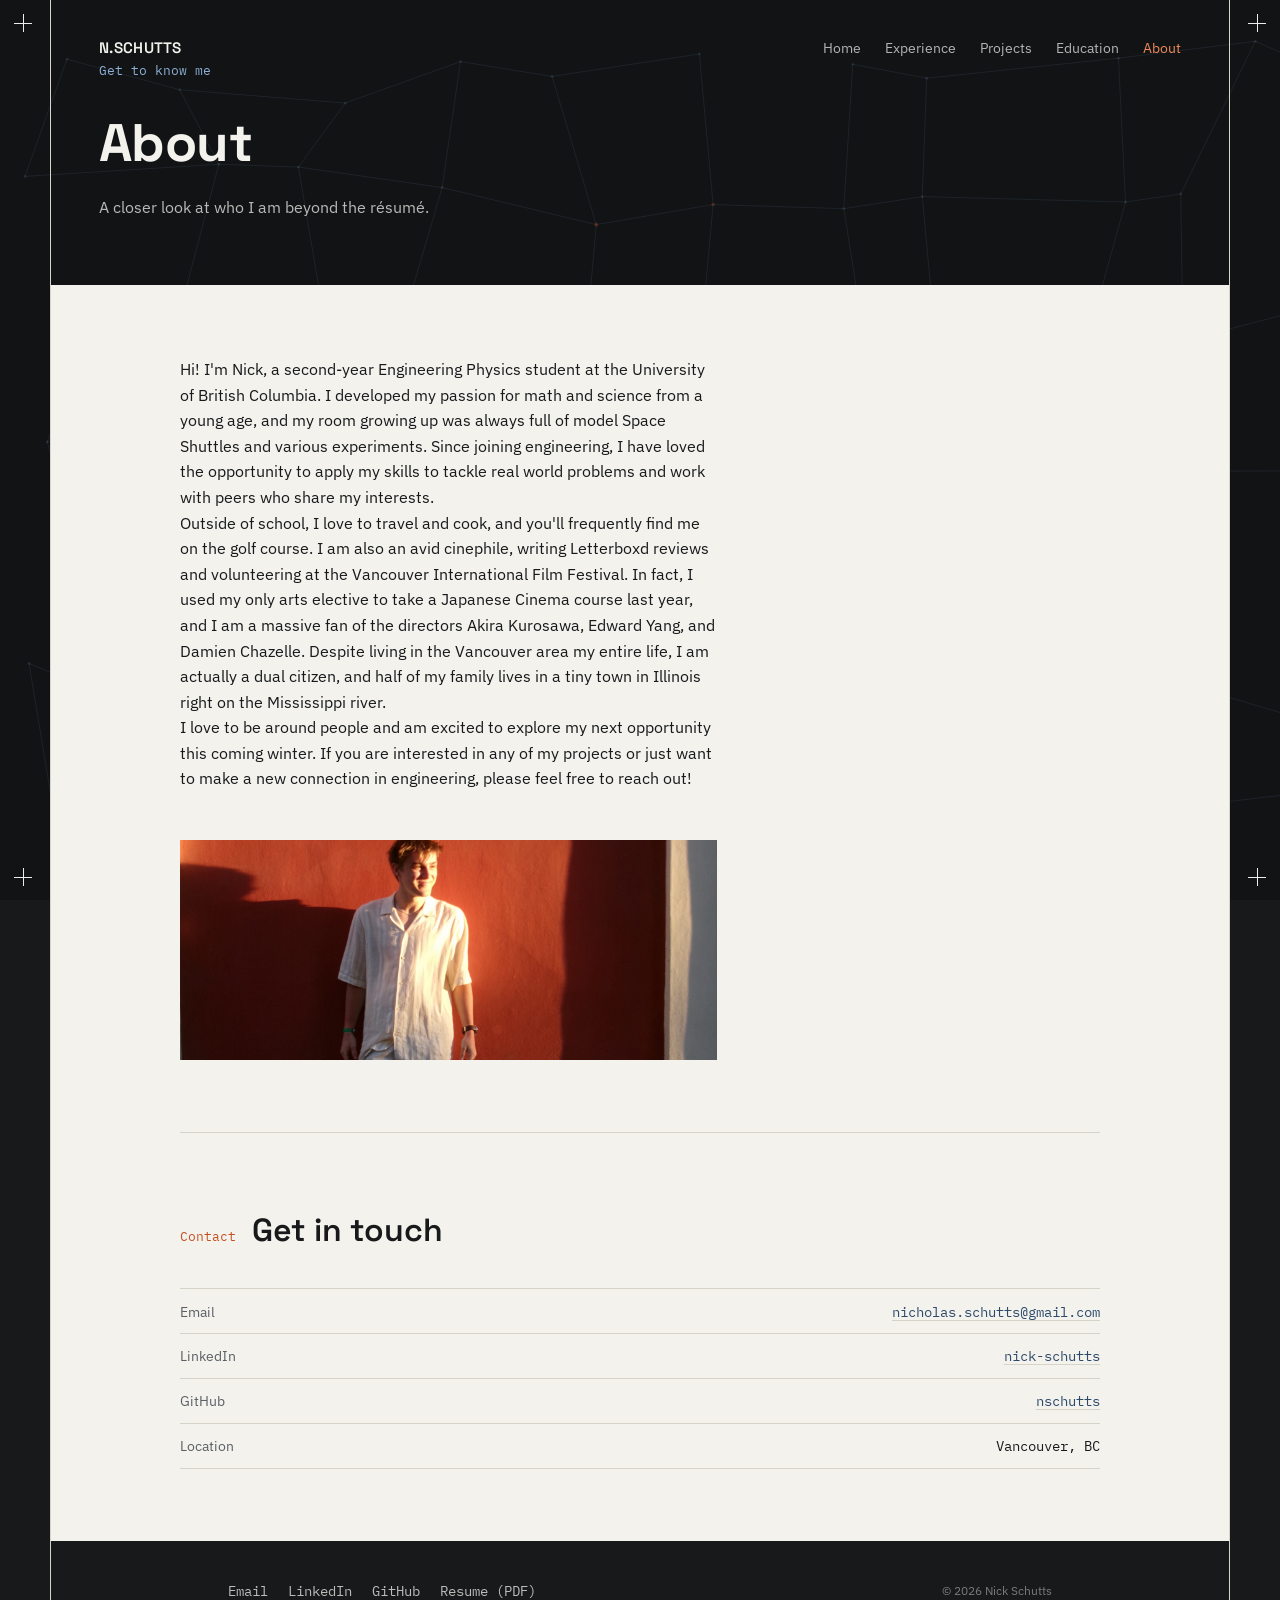
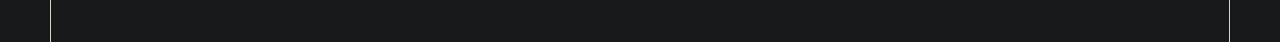
==== about.html @ f0b10362 "Replace placeholder with image in about.html" ====
<!DOCTYPE html>
<html lang="en">
<head>
<meta charset="UTF-8">
<meta name="viewport" content="width=device-width, initial-scale=1.0">
<title>About — Nick Schutts</title>
<link rel="preconnect" href="https://fonts.googleapis.com">
<link rel="preconnect" href="https://fonts.gstatic.com" crossorigin>
<link href="https://fonts.googleapis.com/css2?family=Space+Grotesk:wght@400;500;600;700&family=IBM+Plex+Sans:wght@400;500;600&family=IBM+Plex+Mono:wght@400;500&display=swap" rel="stylesheet">
<link rel="stylesheet" href="style.css?v=3">
</head>
<body>

<span class="tick tl"></span>
<span class="tick tr"></span>
<span class="tick bl"></span>
<span class="tick br"></span>

<div class="sheet">

  <header class="site-header">
    <nav class="topnav">
      <a href="index.html" class="logo">N.SCHUTTS</a>
      <div class="navlinks">
        <a href="index.html">Home</a>
        <a href="experience.html">Experience</a>
        <a href="projects.html">Projects</a>
        <a href="education.html">Education</a>
        <a href="about.html" class="active">About</a>
      </div>
    </nav>
    <div class="page-header">
      <p class="eyebrow">Get to know me</p>
      <h1>About</h1>
      <p class="lede">A closer look at who I am beyond the résumé.</p>
    </div>
  </header>

  <main>
    <section class="section" style="border-top:none;">
      <div class="about-grid">
        Hi! I'm Nick, a second-year Engineering Physics student at the University of British Columbia.
        I developed my passion for math and science from a young age, and my room growing up was always 
        full of model Space Shuttles and various experiments. Since joining engineering, I have loved 
        the opportunity to apply my skills to tackle real world problems and work with peers who share 
        my interests. <br>
        Outside of school, I love to travel and cook, and you'll frequently find me on the golf
        course. I am also an avid cinephile, writing Letterboxd reviews and volunteering at the Vancouver 
        International Film Festival. In fact, I used my only arts elective to take a Japanese Cinema course last year,
        and I am a massive fan of the directors Akira Kurosawa, Edward Yang, and Damien Chazelle.
        Despite living in the Vancouver area my entire life, I am actually a dual citizen, and half of
        my family lives in a tiny town in Illinois right on the Mississippi river. <br>
        I love to be around people and am excited to explore my next opportunity this coming winter. 
        If you are interested in any of my projects or just want to make a new connection in engineering,
        please feel free to reach out!
       
        <p class="about-copy">
          
        </p>
        <img class="thumb" src="assets/img/mexico-pfp.jpg" alt="Nick Schutts" style="width:100%; height:220px; object-fit:cover;">
      </div>
    </section>

    <section class="section">
      <div class="section-head">
        <span class="section-index">Contact</span>
        <h2>Get in touch</h2>
      </div>
      <dl class="spec-sheet">
        <div><dt>Email</dt><dd><a href="mailto:nicholas.schutts@gmail.com">nicholas.schutts@gmail.com</a></dd></div>
        <div><dt>LinkedIn</dt><dd><a href="https://www.linkedin.com/in/nick-schutts-b05521326/" target="_blank" rel="noopener">nick-schutts</a></dd></div>
        <div><dt>GitHub</dt><dd><a href="https://github.com/nschutts" target="_blank" rel="noopener">nschutts</a></dd></div>
        <div><dt>Location</dt><dd>Vancouver, BC</dd></div>
      </dl>
    </section>
  </main>

  <footer class="site-footer">
    <div class="footer-inner">
      <div class="footer-links">
        <a href="mailto:nicholas.schutts@gmail.com">Email</a>
        <a href="https://www.linkedin.com/in/nick-schutts-b05521326/" target="_blank" rel="noopener">LinkedIn</a>
        <a href="https://github.com/nschutts" target="_blank" rel="noopener">GitHub</a>
        <a href="Nick_Schutts_Resume.pdf" target="_blank" rel="noopener">Resume (PDF)</a>
      </div>
      <p class="footnote">&copy; <span class="js-year"></span> Nick Schutts</p>
    </div>
  </footer>
</div>

<script src="script.js?v=2"></script>
</body>
</html>
---- style.css ----
/* ---------- Tokens ---------- */
:root{
  --paper: #F3F2ED;
  --ink: #17191B;
  --muted: #5B6066;
  --line: #D6D3C9;
  --blue: #2E4A6B;
  --blue-light: #8FB0D6;
  --rust: #C4501F;
  --rust-light: #F0895A;
  --max-w: 920px;
  --gap: clamp(1.5rem, 4vw, 3rem);
}

*{ box-sizing: border-box; }
html{ scroll-behavior: smooth; }

body{
  margin: 0;
  background: var(--ink);
  color: var(--ink);
  font-family: "IBM Plex Sans", -apple-system, sans-serif;
  font-size: 16px;
  line-height: 1.6;
  -webkit-font-smoothing: antialiased;
}

@media (prefers-reduced-motion: reduce){
  html{ scroll-behavior: auto; }
  *{ animation-duration: 0.001ms !important; animation-iteration-count: 1 !important; transition-duration: 0.001ms !important; }
}

a{ color: var(--blue); text-decoration-color: var(--line); text-underline-offset: 3px; }
a:hover{ color: var(--rust); }
a:focus-visible, button:focus-visible{ outline: 2px solid var(--rust); outline-offset: 3px; }

.mono{ font-family: "IBM Plex Mono", monospace; }

/* ---------- Animated background ---------- */
#bp-canvas{
  position: fixed;
  inset: 0;
  width: 100vw;
  height: 100vh;
  z-index: -1;
  display: block;
}

/* ---------- Registration marks (fixed to viewport) ---------- */
.tick{
  position: fixed;
  width: 18px;
  height: 18px;
  z-index: 50;
  mix-blend-mode: difference;
  pointer-events: none;
}
.tick::before, .tick::after{ content: ""; position: absolute; background: #fff; }
.tick::before{ width: 100%; height: 1px; top: 50%; }
.tick::after{ height: 100%; width: 1px; left: 50%; }
.tick.tl{ top: 14px; left: 14px; }
.tick.tr{ top: 14px; right: 14px; }
.tick.bl{ bottom: 14px; left: 14px; }
.tick.br{ bottom: 14px; right: 14px; }

/* ---------- Sheet frame ---------- */
.sheet{
  position: relative;
  max-width: 1180px;
  margin: 0 auto;
  border-left: 1px solid var(--line);
  border-right: 1px solid var(--line);
}

/* ---------- Dark header (shared: hero + page-header) ---------- */
.site-header{ color: var(--paper); }

.topnav{
  display: flex;
  justify-content: space-between;
  align-items: center;
  padding: 2.25rem var(--gap) 0;
  flex-wrap: wrap;
  gap: 1rem;
}
.logo{
  font-family: "Space Grotesk", sans-serif;
  font-weight: 600;
  letter-spacing: 0.02em;
  font-size: 0.95rem;
  color: var(--paper);
  text-decoration: none;
}
.navlinks{ display: flex; gap: clamp(0.9rem, 2.5vw, 1.5rem); flex-wrap: wrap; }
.navlinks a{
  font-size: 0.88rem;
  color: rgba(243,242,237,0.72);
  text-decoration: none;
}
.navlinks a:hover, .navlinks a.active{ color: var(--rust-light); }
.navlinks a.resume-link{ border: 1px solid rgba(243,242,237,0.4); padding: 0.3rem 0.6rem; color: var(--paper); }
.navlinks a.resume-link:hover{ border-color: var(--rust-light); color: var(--rust-light); }

/* Home hero */
.hero{ padding-bottom: clamp(2rem, 6vw, 4rem); }

.hero-grid{
  padding: clamp(2.5rem, 8vw, 5rem) var(--gap) 0;
}
.hero-name-row{
  display: flex;
  align-items: center;
  justify-content: space-between;
  flex-wrap: wrap;
  gap: clamp(1rem, 4vw, 2.5rem);
  margin-bottom: 1.5rem;
}
.hero-art{ flex: 1 1 460px; max-width: 640px; min-width: 320px; }

.eyebrow{
  font-family: "IBM Plex Mono", monospace;
  font-size: 0.82rem;
  color: var(--blue-light);
  margin: 0 0 0.75rem;
}

.hero-copy h1{
  font-family: "Space Grotesk", sans-serif;
  font-weight: 700;
  font-size: clamp(3rem, 8vw, 5.5rem);
  line-height: 0.98;
  letter-spacing: -0.02em;
  margin: 0;
  color: var(--paper);
}

.hero-sub{
  max-width: 46ch;
  color: rgba(243,242,237,0.75);
  font-size: 1.05rem;
  margin: 0 0 1.75rem;
}

.hero-meta{
  display: flex;
  flex-wrap: wrap;
  gap: 0.4rem 1.25rem;
  font-family: "IBM Plex Mono", monospace;
  font-size: 0.85rem;
  margin-bottom: 1.5rem;
}
.hero-meta a{ color: var(--paper); text-decoration: none; border-bottom: 1px solid rgba(243,242,237,0.35); }
.hero-meta a:hover{ color: var(--rust-light); border-color: var(--rust-light); }
.hero-meta span{ color: rgba(243,242,237,0.55); }

.hero-art svg{ width: 100%; height: auto; overflow: visible; }
.hero-art .draw{
  fill: none; stroke: var(--blue-light); stroke-width: 1.6;
  stroke-linecap: round; stroke-linejoin: round;
  stroke-dasharray: 1; stroke-dashoffset: 1;
  animation: draw-in 1.8s ease forwards;
}
.hero-art .dim{
  stroke: rgba(243,242,237,0.5); stroke-width: 1; fill: none;
  stroke-dasharray: 1; stroke-dashoffset: 1;
  animation: draw-in 1.2s ease forwards; animation-delay: 1.4s;
}
.hero-art .dim-label{
  font-family: "IBM Plex Mono", monospace; font-size: 9px;
  fill: rgba(243,242,237,0.55); opacity: 0;
  animation: fade-in 0.6s ease forwards; animation-delay: 2s;
}
@keyframes draw-in{ to{ stroke-dashoffset: 0; } }
@keyframes fade-in{ to{ opacity: 1; } }

/* Compact page header (inner pages) */
.page-header{ padding: 0 var(--gap) clamp(2.5rem, 7vw, 4rem); }
.back-link{
  display: inline-block;
  margin: 1.5rem 0 0;
  font-family: "IBM Plex Mono", monospace;
  font-size: 0.82rem;
  color: var(--blue-light);
  text-decoration: none;
}
.back-link:hover{ color: var(--rust-light); }
.page-header h1{
  font-family: "Space Grotesk", sans-serif;
  font-weight: 700;
  font-size: clamp(2.2rem, 6vw, 3.3rem);
  letter-spacing: -0.01em;
  margin: 1.25rem 0 0.6rem;
  color: var(--paper);
}
.page-header .lede{ max-width: 58ch; margin: 0; color: rgba(243,242,237,0.75); }

/* CTA buttons */
.btn-row{ display: flex; flex-wrap: wrap; gap: 0.75rem; margin-top: 0.5rem; }
.btn{
  display: inline-block;
  padding: 0.6rem 1.05rem;
  border: 1px solid rgba(243,242,237,0.5);
  font-family: "IBM Plex Mono", monospace;
  font-size: 0.82rem;
  text-decoration: none;
  color: var(--paper);
}
.btn:hover{ border-color: var(--rust-light); color: var(--rust-light); }
.btn.on-light{ border-color: var(--ink); color: var(--ink); }
.btn.on-light:hover{ border-color: var(--rust); color: var(--rust); }

/* ---------- Main content (light) ---------- */
main{ background: var(--paper); padding: 0 var(--gap); }

.section{
  max-width: var(--max-w);
  margin: 0 auto;
  padding: clamp(3rem, 7vw, 4.5rem) 0;
  border-top: 1px solid var(--line);
}
.section:first-child{ border-top: none; }

.section-head{ display: flex; align-items: baseline; gap: 1rem; margin-bottom: 2rem; }
.section-index{ font-family: "IBM Plex Mono", monospace; font-size: 0.8rem; color: var(--rust); white-space: nowrap; }
.section-head h2{ font-family: "Space Grotesk", sans-serif; font-weight: 600; font-size: clamp(1.5rem, 3vw, 2rem); margin: 0; }

/* About */
.about-grid{ display: grid; grid-template-columns: 1.6fr 1fr; gap: var(--gap); }
.about-copy{ max-width: 62ch; margin: 0; }
.spec-sheet{ margin: 0; border-top: 1px solid var(--line); }
.spec-sheet > div{ display: flex; justify-content: space-between; gap: 1rem; padding: 0.65rem 0; border-bottom: 1px solid var(--line); }
.spec-sheet dt{ color: var(--muted); font-size: 0.9rem; }
.spec-sheet dd{ margin: 0; font-family: "IBM Plex Mono", monospace; font-size: 0.9rem; text-align: right; }

/* Timeline */
.timeline{ list-style: none; margin: 0; padding: 0; }
.tl-item{ display: grid; grid-template-columns: 170px 1fr; gap: var(--gap); padding: 1.5rem 0; border-bottom: 1px solid var(--line); }
.tl-item:first-child{ padding-top: 0; }
.tl-item:last-child{ border-bottom: none; }
.tl-date{ color: var(--muted); font-size: 0.85rem; padding-top: 0.15rem; }
.tl-item.current .tl-date span{ color: var(--rust); }
.tl-body h3{ font-family: "Space Grotesk", sans-serif; margin: 0 0 0.2rem; font-size: 1.15rem; }
.tl-org{ margin: 0 0 0.6rem; color: var(--muted); font-size: 0.92rem; }
.tl-body ul{ margin: 0; padding-left: 1.1rem; }
.tl-body li{ margin-bottom: 0.35rem; }
.tl-body li:last-child{ margin-bottom: 0; }

/* Projects grid */
.projects-grid{ display: grid; grid-template-columns: repeat(auto-fill, minmax(260px, 1fr)); gap: var(--gap); }
.project-tile{
  border: 1px solid var(--line);
  text-decoration: none;
  color: var(--ink);
  display: flex;
  flex-direction: column;
  transition: border-color 0.15s ease;
  overflow: hidden;
}
.project-tile:hover{ border-color: var(--rust); }
.project-tile .thumb{ width: 100%; height: 160px; object-fit: cover; display: block; }
.thumb-placeholder{
  width: 100%;
  height: 160px;
  display: flex;
  align-items: center;
  justify-content: center;
  background: repeating-linear-gradient(45deg, var(--paper), var(--paper) 10px, #ECEAE3 10px, #ECEAE3 20px);
  border-bottom: 1px dashed var(--line);
  color: var(--muted);
  font-family: "IBM Plex Mono", monospace;
  font-size: 0.8rem;
}
.project-tile .tile-body{
  padding: 1.5rem;
  display: flex;
  flex-direction: column;
  gap: 0.9rem;
  flex-grow: 1;
}
.project-tile h3{ font-family: "Space Grotesk", sans-serif; margin: 0; font-size: 1.2rem; }
.project-tile p{ margin: 0; color: var(--muted); font-size: 0.92rem; flex-grow: 1; }
.project-tile .view-link{ font-family: "IBM Plex Mono", monospace; font-size: 0.8rem; color: var(--blue); }
.project-tile:hover .view-link{ color: var(--rust); }
.project-tile.placeholder{ color: var(--muted); border-style: dashed; }
.project-tile.placeholder:hover{ border-color: var(--line); }
.project-tile.in-progress{ border-style: dashed; }
.project-tile.in-progress:hover{ border-color: var(--rust); }

.badge-progress{
  display: inline-block;
  font-family: "IBM Plex Mono", monospace;
  font-size: 0.72rem;
  letter-spacing: 0.03em;
  border: 1px dashed var(--rust);
  color: var(--rust);
  padding: 0.2rem 0.55rem;
}
.thumb-progress{
  width: 100%;
  height: 160px;
  display: flex;
  align-items: center;
  justify-content: center;
  background: repeating-linear-gradient(45deg, var(--paper), var(--paper) 10px, #ECEAE3 10px, #ECEAE3 20px);
  border-bottom: 1px dashed var(--line);
}

/* Project detail */
.project-card{ border: 1px solid var(--line); padding: clamp(1.5rem, 4vw, 2.25rem); }
.project-card p{ margin: 0 0 1.25rem; max-width: 62ch; }
.project-card p:last-of-type{ margin-bottom: 0; }
.tag-row{ display: flex; flex-wrap: wrap; gap: 0.6rem; }
.tag{ font-family: "IBM Plex Mono", monospace; font-size: 0.78rem; border: 1px solid var(--blue); color: var(--blue); padding: 0.3rem 0.65rem; }

/* Education */
.edu-grid{ display: grid; grid-template-columns: 1fr 1fr; gap: var(--gap); }
.edu-card{ border-top: 2px solid var(--blue); padding-top: 1.1rem; }
.edu-card > span{ color: var(--muted); font-size: 0.85rem; }
.edu-card h3{ font-family: "Space Grotesk", sans-serif; margin: 0.4rem 0 0.15rem; font-size: 1.1rem; }
.edu-card ul{ margin: 0.6rem 0 0; padding-left: 1.1rem; }
.edu-card li{ margin-bottom: 0.3rem; }

/* Skills */
.skills-grid{ display: grid; grid-template-columns: repeat(3, 1fr); gap: var(--gap); }
.skill-group h3{ font-family: "Space Grotesk", sans-serif; font-size: 1rem; margin: 0 0 0.9rem; }
.tick-list{ list-style: none; margin: 0; padding: 0; }
.tick-list li{ padding: 0.55rem 0 0.55rem 1.4rem; border-bottom: 1px solid var(--line); position: relative; font-size: 0.95rem; break-inside: avoid; }
.tick-list li::before{ content: ""; position: absolute; left: 0; top: 1.05rem; width: 8px; height: 1px; background: var(--rust); }
.tick-list li:last-child{ border-bottom: none; }
.tick-list li.tick-empty{ border-bottom-style: dashed; border-color: var(--line); color: var(--muted); }
.tick-list li.tick-empty::before{ background: var(--line); }
.tick-list li.tick-empty::after{
  content: "Add skill";
  font-family: "IBM Plex Mono", monospace;
  font-size: 0.78rem;
  color: var(--line);
  font-style: italic;
}

/* Icon links (used on the home hero) */
.hero-location{ color: rgba(243,242,237,0.6); font-size: 0.85rem; margin: 0 0 1.25rem; }

.icon-row{ display: flex; flex-wrap: wrap; gap: 1.25rem; margin: 0 0 2rem; }
.icon-link{
  display: flex;
  align-items: center;
  justify-content: center;
  text-decoration: none;
  color: var(--muted);
}
.icon-link .icon-box{
  width: 52px;
  height: 52px;
  border: 1px solid var(--line);
  display: flex;
  align-items: center;
  justify-content: center;
  transition: border-color 0.2s ease;
}
.icon-link svg{ width: 22px; height: 22px; }
.icon-link svg.icon-stroke{ fill: none; stroke: var(--blue); stroke-width: 1.6; }
.icon-link svg.icon-fill{ fill: var(--blue); stroke: none; }
.icon-link:hover .icon-box{ border-color: var(--rust); }
.icon-link:hover svg.icon-stroke{ stroke: var(--rust); }
.icon-link:hover svg.icon-fill{ fill: var(--rust); }

.icon-row.on-dark .icon-box{ border-color: rgba(243,242,237,0.35); }
.icon-row.on-dark svg.icon-stroke{ stroke: var(--blue-light); }
.icon-row.on-dark svg.icon-fill{ fill: var(--blue-light); }
.icon-row.on-dark .icon-link:hover .icon-box{ border-color: var(--rust-light); }
.icon-row.on-dark .icon-link:hover svg.icon-stroke{ stroke: var(--rust-light); }
.icon-row.on-dark .icon-link:hover svg.icon-fill{ fill: var(--rust-light); }

/* ---------- Preview bubbles (home, bottom) ----------
   Pure transform-based expansion: scale never affects layout flow, so
   siblings and the rest of the page never shift. Kept deliberately light —
   a thin accent color and a small lift, nothing heavy or saturated.
   Each bubble sets --accent inline so one ruleset drives three colors. */
.preview-bubbles{
  display: flex;
  flex-wrap: wrap;
  justify-content: center;
  gap: 1.5rem;
  padding: 1.5rem 0;
}
.preview-bubble{
  position: relative;
  width: 190px;
  padding: 1.5rem 1.25rem;
  border-radius: 14px;
  background: var(--paper);
  border: 1px solid var(--line);
  text-align: center;
  text-decoration: none;
  color: var(--ink);
  transform-origin: center;
  transition: transform 0.25s ease, box-shadow 0.25s ease, border-color 0.25s ease;
}
.bubble-icon{
  display: flex;
  align-items: center;
  justify-content: center;
  width: 26px;
  height: 26px;
  margin: 0 auto 0.7rem;
  color: var(--accent);
  opacity: 0.8;
  transition: opacity 0.25s ease;
}
.bubble-icon svg{ width: 18px; height: 18px; }
.preview-bubble h3{
  margin: 0;
  font-family: "Space Grotesk", sans-serif;
  font-weight: 600;
  font-size: 0.96rem;
}
.bubble-rule{
  display: block;
  width: 18px;
  height: 1px;
  background: var(--line);
  margin: 0.7rem auto 0;
  transition: width 0.25s ease, background 0.25s ease;
}
.preview-bubble p{
  margin: 0.55rem 0 0;
  font-size: 0.74rem;
  line-height: 1.4;
  color: var(--muted);
  min-height: 2.8em;
  opacity: 0;
  transform: translateY(3px);
  transition: opacity 0.25s ease, transform 0.25s ease;
}
.preview-bubble:hover,
.preview-bubble:focus-visible{
  transform: scale(1.04);
  border-color: var(--accent);
  box-shadow: 0 10px 22px -8px var(--accent-soft);
  z-index: 5;
}
.preview-bubble:hover .bubble-icon,
.preview-bubble:focus-visible .bubble-icon{ opacity: 1; }
.preview-bubble:hover .bubble-rule,
.preview-bubble:focus-visible .bubble-rule{ width: 28px; background: var(--accent); }
.preview-bubble:hover p,
.preview-bubble:focus-visible p{ opacity: 1; transform: translateY(0); }

/* ---------- Footer ---------- */
.site-footer{ background: var(--ink); color: var(--paper); }
.footer-inner{ max-width: var(--max-w); margin: 0 auto; padding: 2.5rem var(--gap); display: flex; flex-wrap: wrap; justify-content: space-between; gap: 1.5rem; align-items: center; }
.footer-links{ display: flex; flex-wrap: wrap; gap: 0.5rem 1.25rem; font-family: "IBM Plex Mono", monospace; font-size: 0.85rem; }
.footer-links a{ color: rgba(243,242,237,0.75); text-decoration: none; }
.footer-links a:hover{ color: var(--rust-light); }
.footnote{ margin: 0; font-size: 0.78rem; color: rgba(243,242,237,0.45); }

/* ---------- Photo gallery + lightbox ---------- */
.gallery{
  display: grid;
  grid-template-columns: repeat(auto-fit, minmax(230px, 1fr));
  gap: 1.25rem;
  margin: 0 0 2rem;
}
.gallery figure{ margin: 0; border: 1px solid var(--line); }
.gallery img{ display: block; width: 100%; height: 220px; object-fit: cover; cursor: zoom-in; }
.gallery figcaption{
  padding: 0.6rem 0.85rem;
  font-family: "IBM Plex Mono", monospace;
  font-size: 0.78rem;
  color: var(--muted);
  border-top: 1px solid var(--line);
}
.gallery .feature{ grid-column: 1 / -1; }
.gallery .feature img{ height: 340px; }

.lightbox-overlay{
  position: fixed;
  inset: 0;
  background: rgba(23,25,27,0.92);
  display: flex;
  align-items: center;
  justify-content: center;
  padding: 4vh 4vw;
  z-index: 200;
  opacity: 0;
  pointer-events: none;
  transition: opacity 0.2s ease;
  cursor: zoom-out;
}
.lightbox-overlay.active{ opacity: 1; pointer-events: auto; }
.lightbox-overlay img{
  max-width: 100%;
  max-height: 100%;
  border: 1px solid rgba(243,242,237,0.2);
}

/* Drawing viewer block on project pages */
.drawing-block{ border: 1px solid var(--line); margin: 0 0 2rem; }
.drawing-block img{ display: block; width: 100%; cursor: zoom-in; }
.drawing-block .drawing-foot{
  display: flex;
  justify-content: space-between;
  align-items: center;
  flex-wrap: wrap;
  gap: 0.75rem;
  padding: 0.75rem 1rem;
  border-top: 1px solid var(--line);
  font-family: "IBM Plex Mono", monospace;
  font-size: 0.8rem;
  color: var(--muted);
}
.drawing-block .drawing-foot a{ color: var(--blue); }

/* ---------- Responsive ---------- */
@media (max-width: 800px){
  .about-grid, .edu-grid, .skills-grid{ grid-template-columns: 1fr; }
  .tl-item{ grid-template-columns: 1fr; gap: 0.4rem; }
  .topnav{ flex-direction: column; align-items: flex-start; }
  .navlinks{ font-size: 0.85rem; row-gap: 0.5rem; }
  .preview-bubbles{ gap: 1.25rem; padding: 1.25rem 0; }
  .preview-bubble{ width: 100%; max-width: 260px; }
}
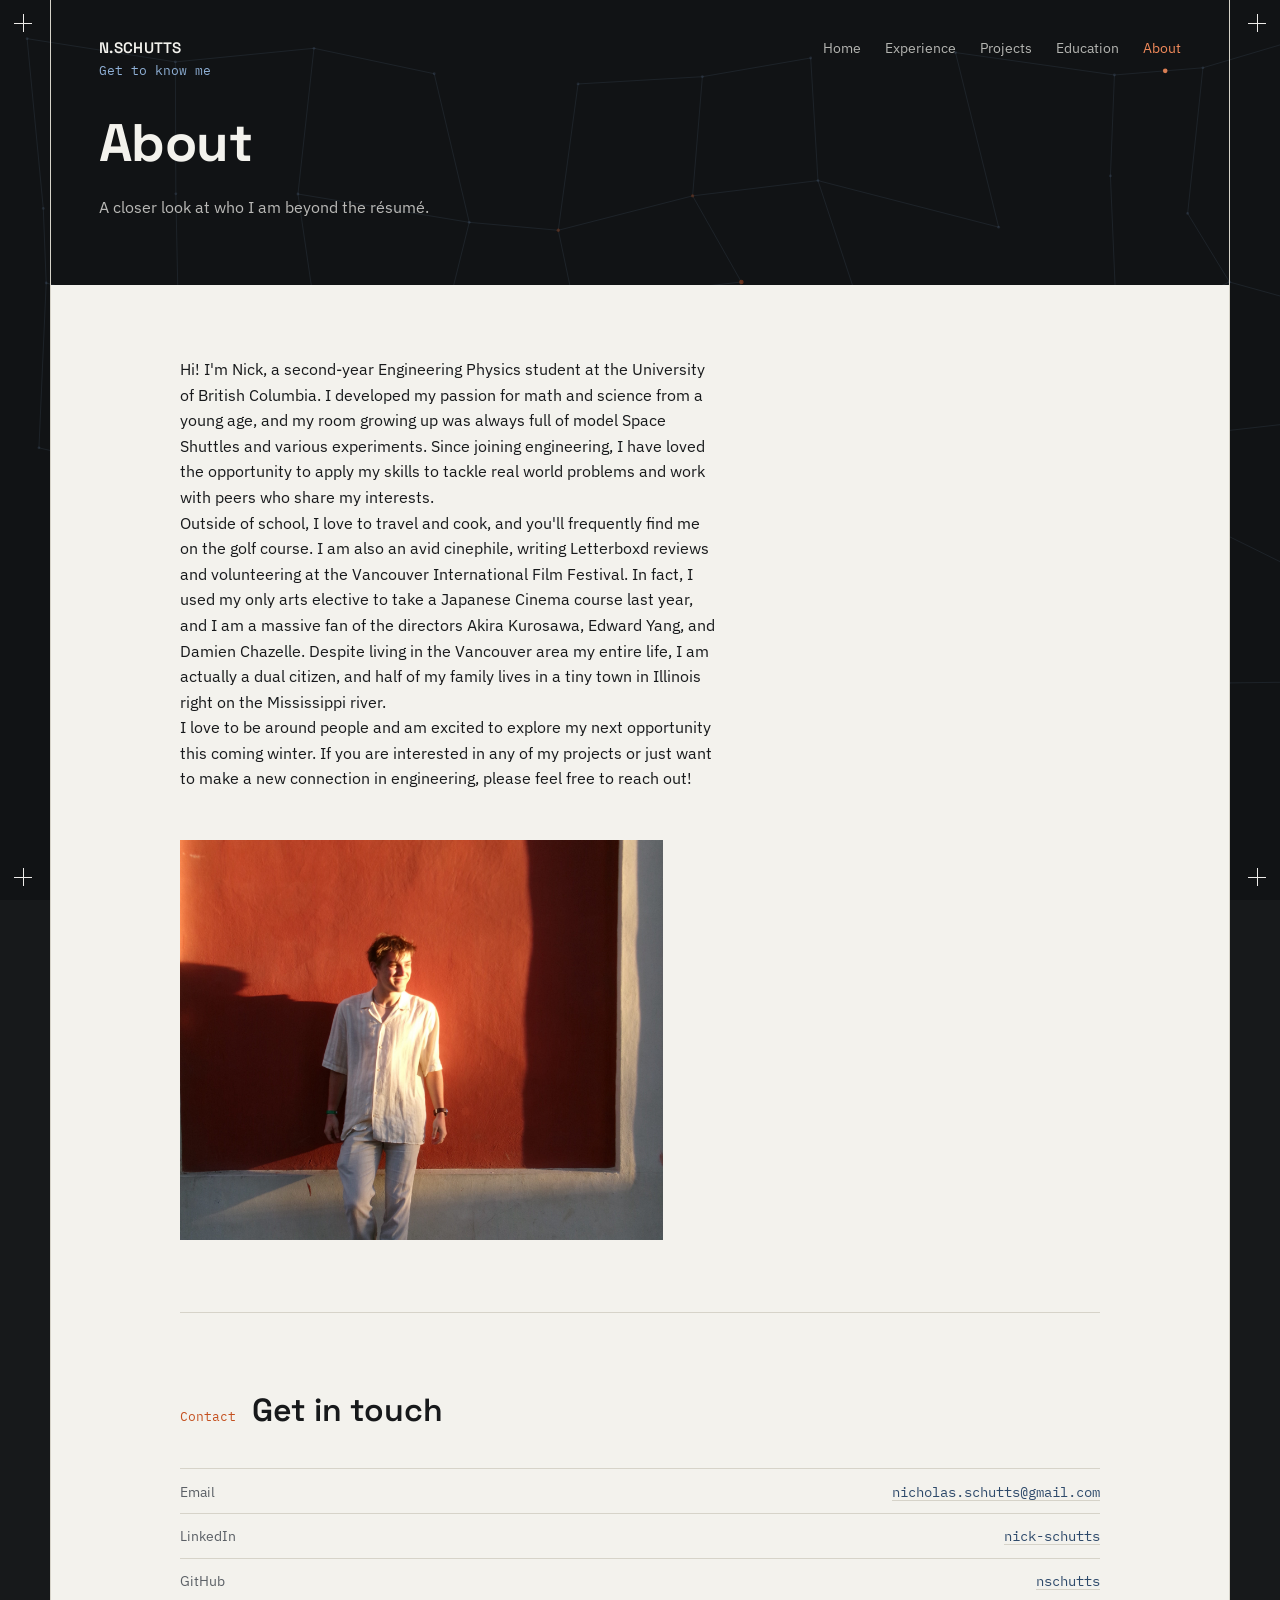
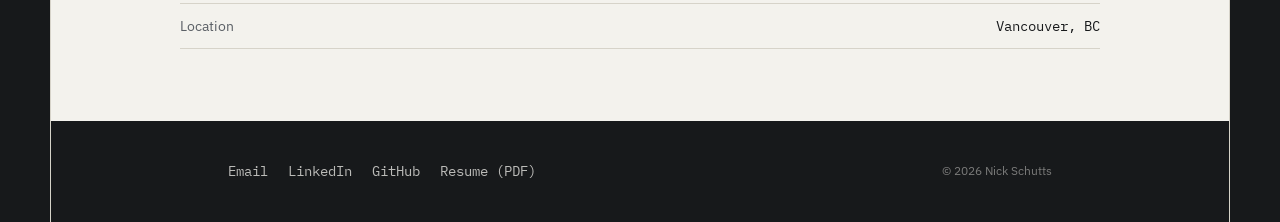
==== commit cdab5bdb: "Update about.html" ====
--- a/about.html
+++ b/about.html
@@ -57,7 +57,7 @@
         <p class="about-copy">
           
         </p>
-        <img class="thumb" src="assets/img/mexico-pfp.jpg" alt="Nick Schutts" style="width:100%; height:220px; object-fit:cover;">
+        <img class="thumb" src="assets/img/mexico-pfp.jpg" alt="Nick Schutts" style="width:90%; height:400px; object-fit:cover;">
       </div>
     </section>
 
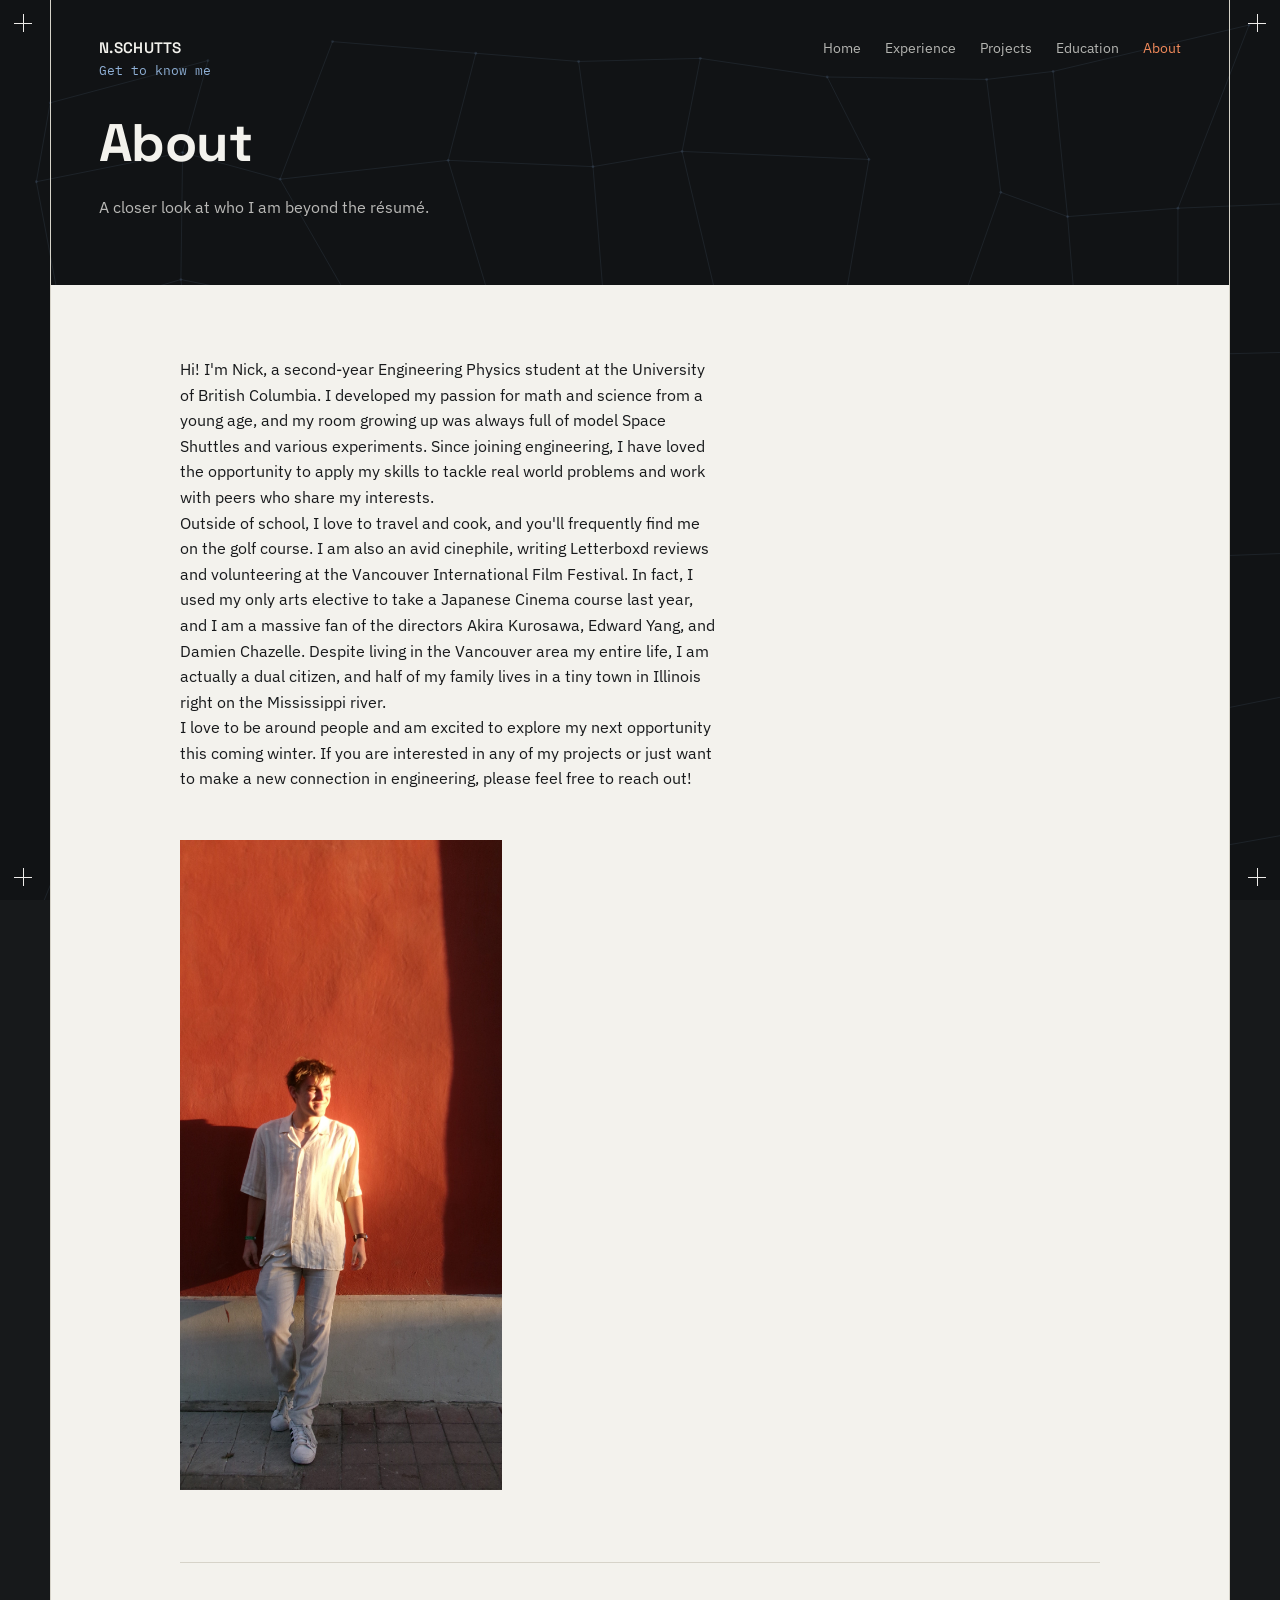
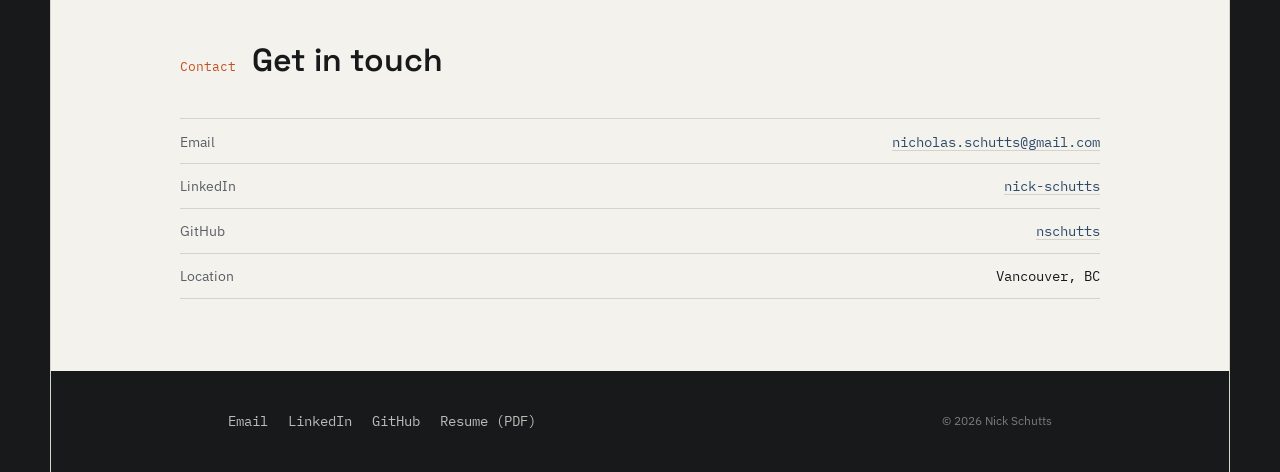
==== commit e371838d: "Update image size in about.html" ====
--- a/about.html
+++ b/about.html
@@ -57,7 +57,7 @@
         <p class="about-copy">
           
         </p>
-        <img class="thumb" src="assets/img/mexico-pfp.jpg" alt="Nick Schutts" style="width:90%; height:400px; object-fit:cover;">
+        <img class="thumb" src="assets/img/mexico-pfp.jpg" alt="Nick Schutts" style="width:60%; height:650px; object-fit:cover;">
       </div>
     </section>
 
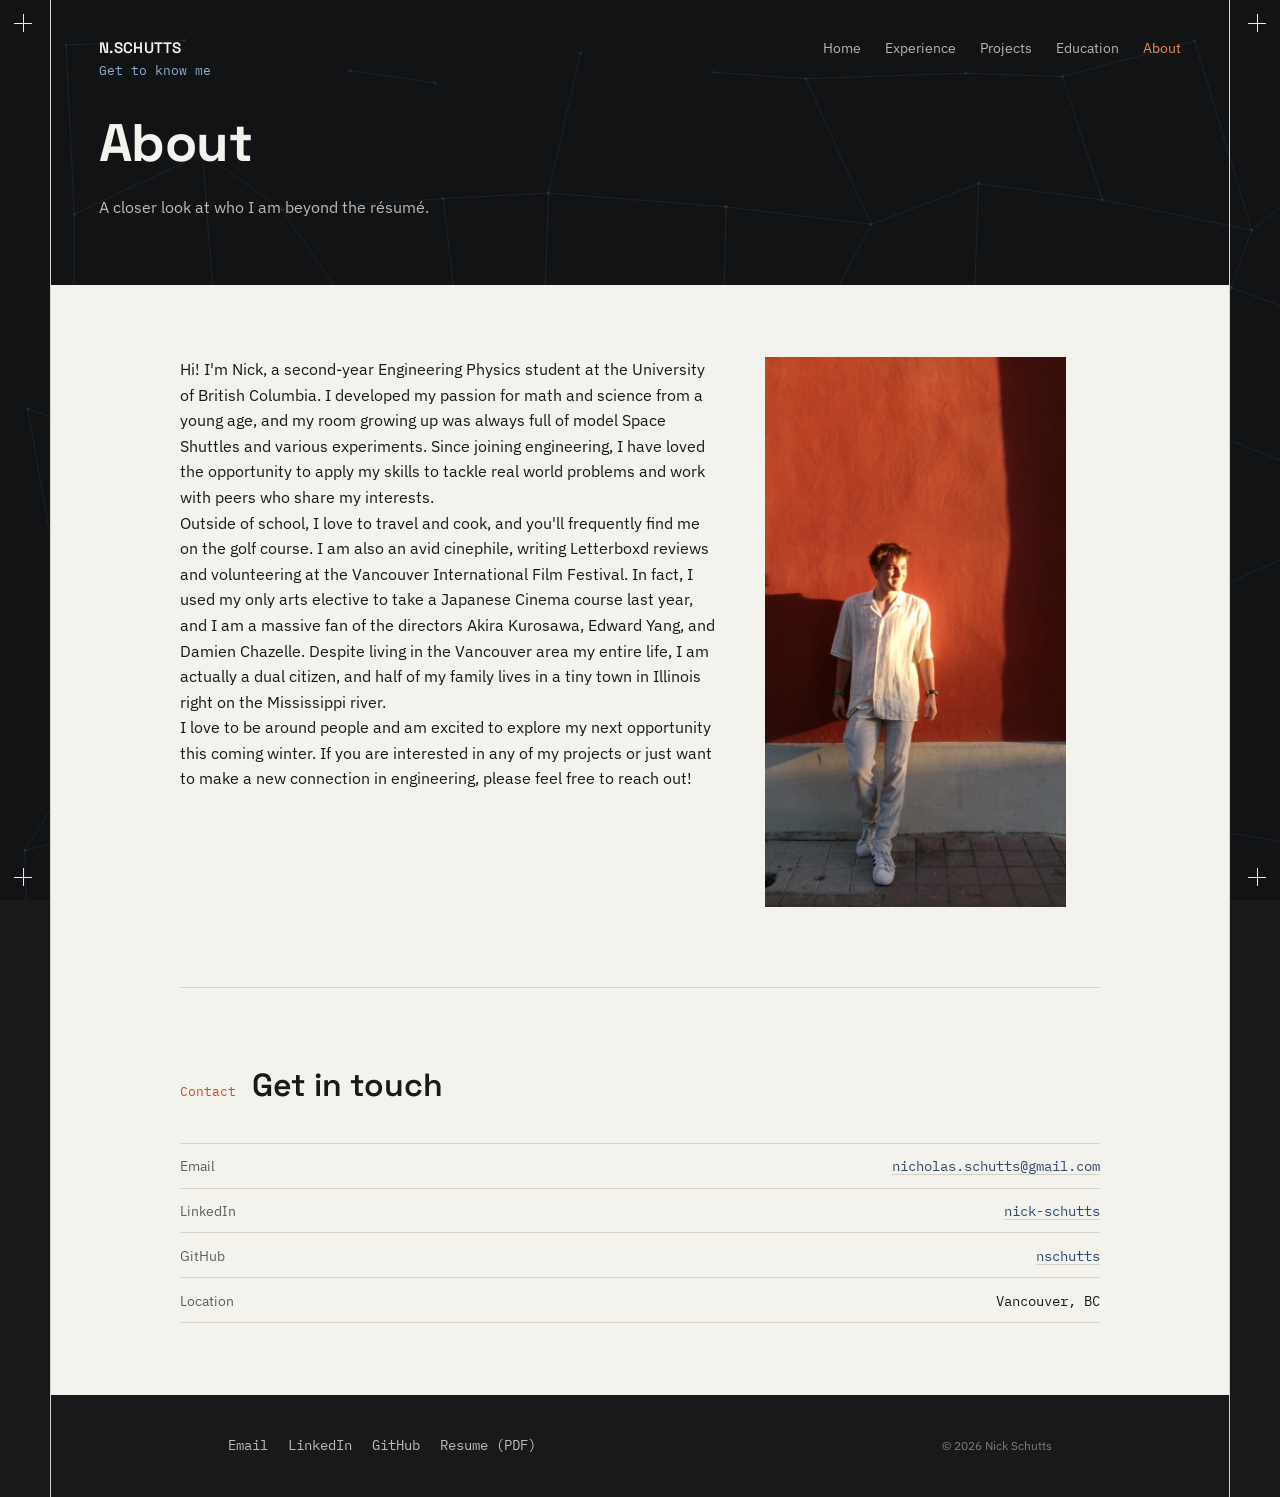
==== commit 51e038ca: "Refactor image element in about.html Removed duplicate image element and adjusted size." ====
--- a/about.html
+++ b/about.html
@@ -55,9 +55,8 @@
         please feel free to reach out!
        
         <p class="about-copy">
-          
+          <img class="thumb" src="assets/img/mexico-pfp.jpg" alt="Nick Schutts" style="width:90%; height:550px; object-fit:cover;">
         </p>
-        <img class="thumb" src="assets/img/mexico-pfp.jpg" alt="Nick Schutts" style="width:60%; height:650px; object-fit:cover;">
       </div>
     </section>
 
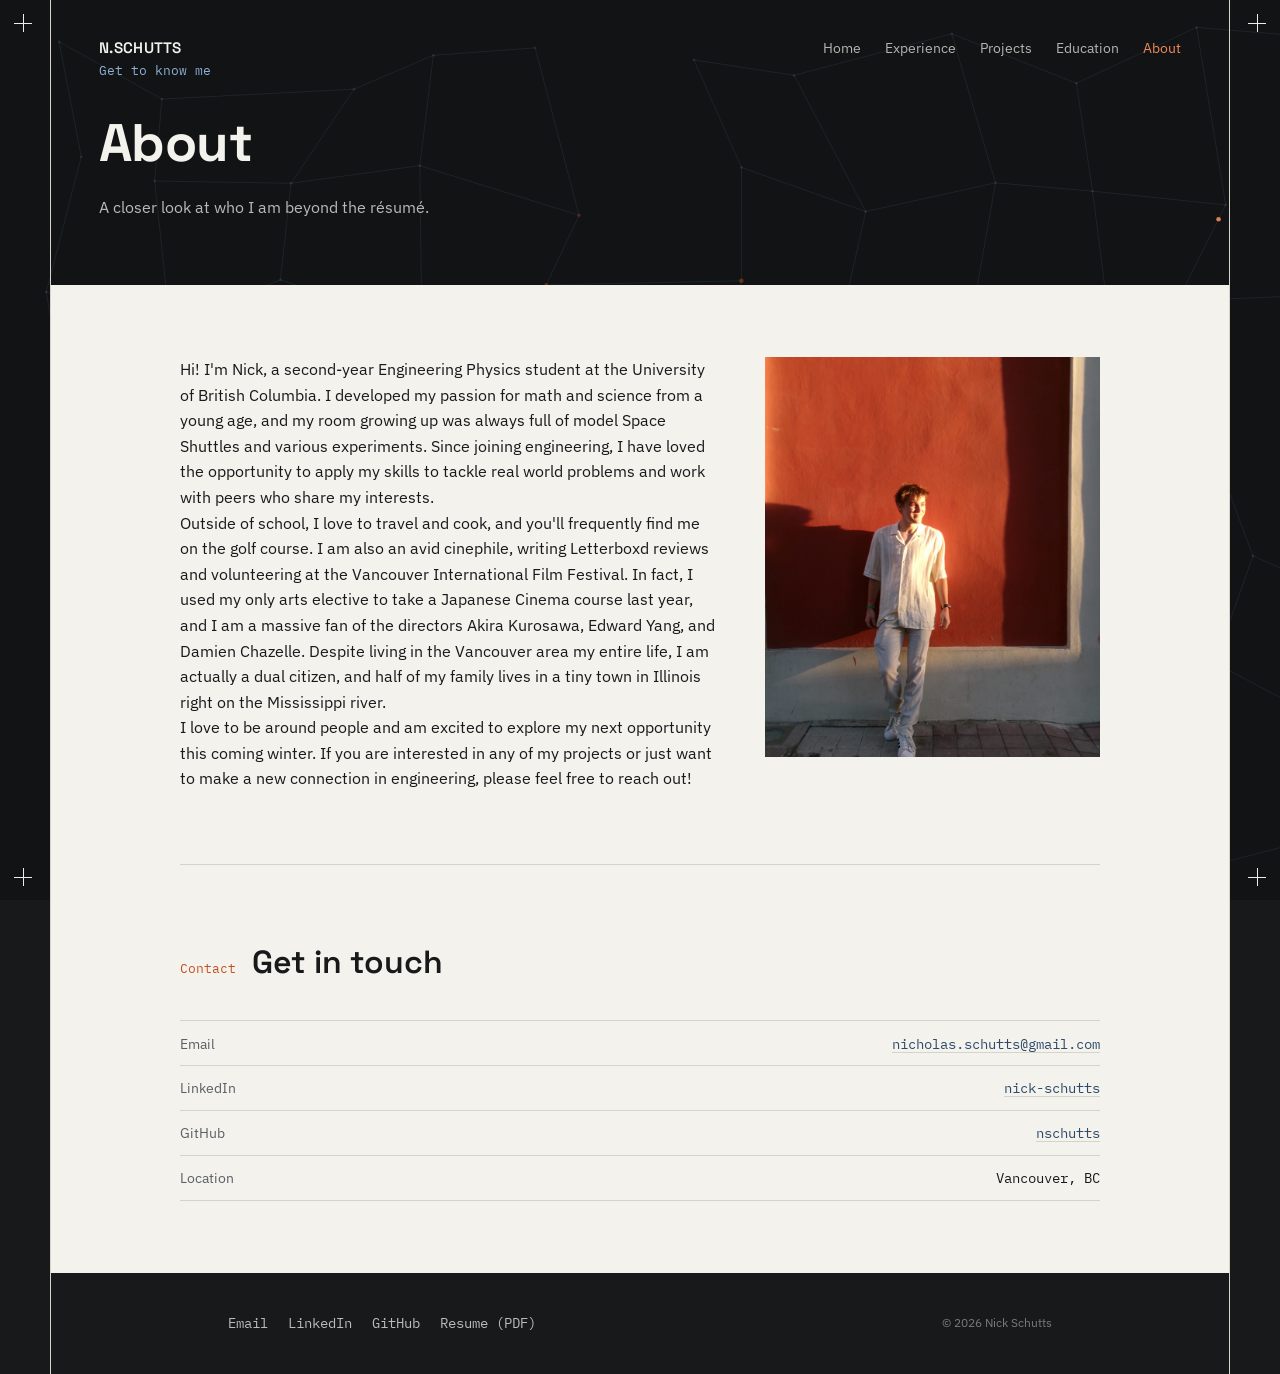
==== commit 527ad455: "Update about.html" ====
--- a/about.html
+++ b/about.html
@@ -55,7 +55,7 @@
         please feel free to reach out!
        
         <p class="about-copy">
-          <img class="thumb" src="assets/img/mexico-pfp.jpg" alt="Nick Schutts" style="width:90%; height:550px; object-fit:cover;">
+          <img class="thumb" src="assets/img/mexico-pfp.jpg" alt="Nick Schutts" style="width:100%; height:400px; object-fit:cover;">
         </p>
       </div>
     </section>
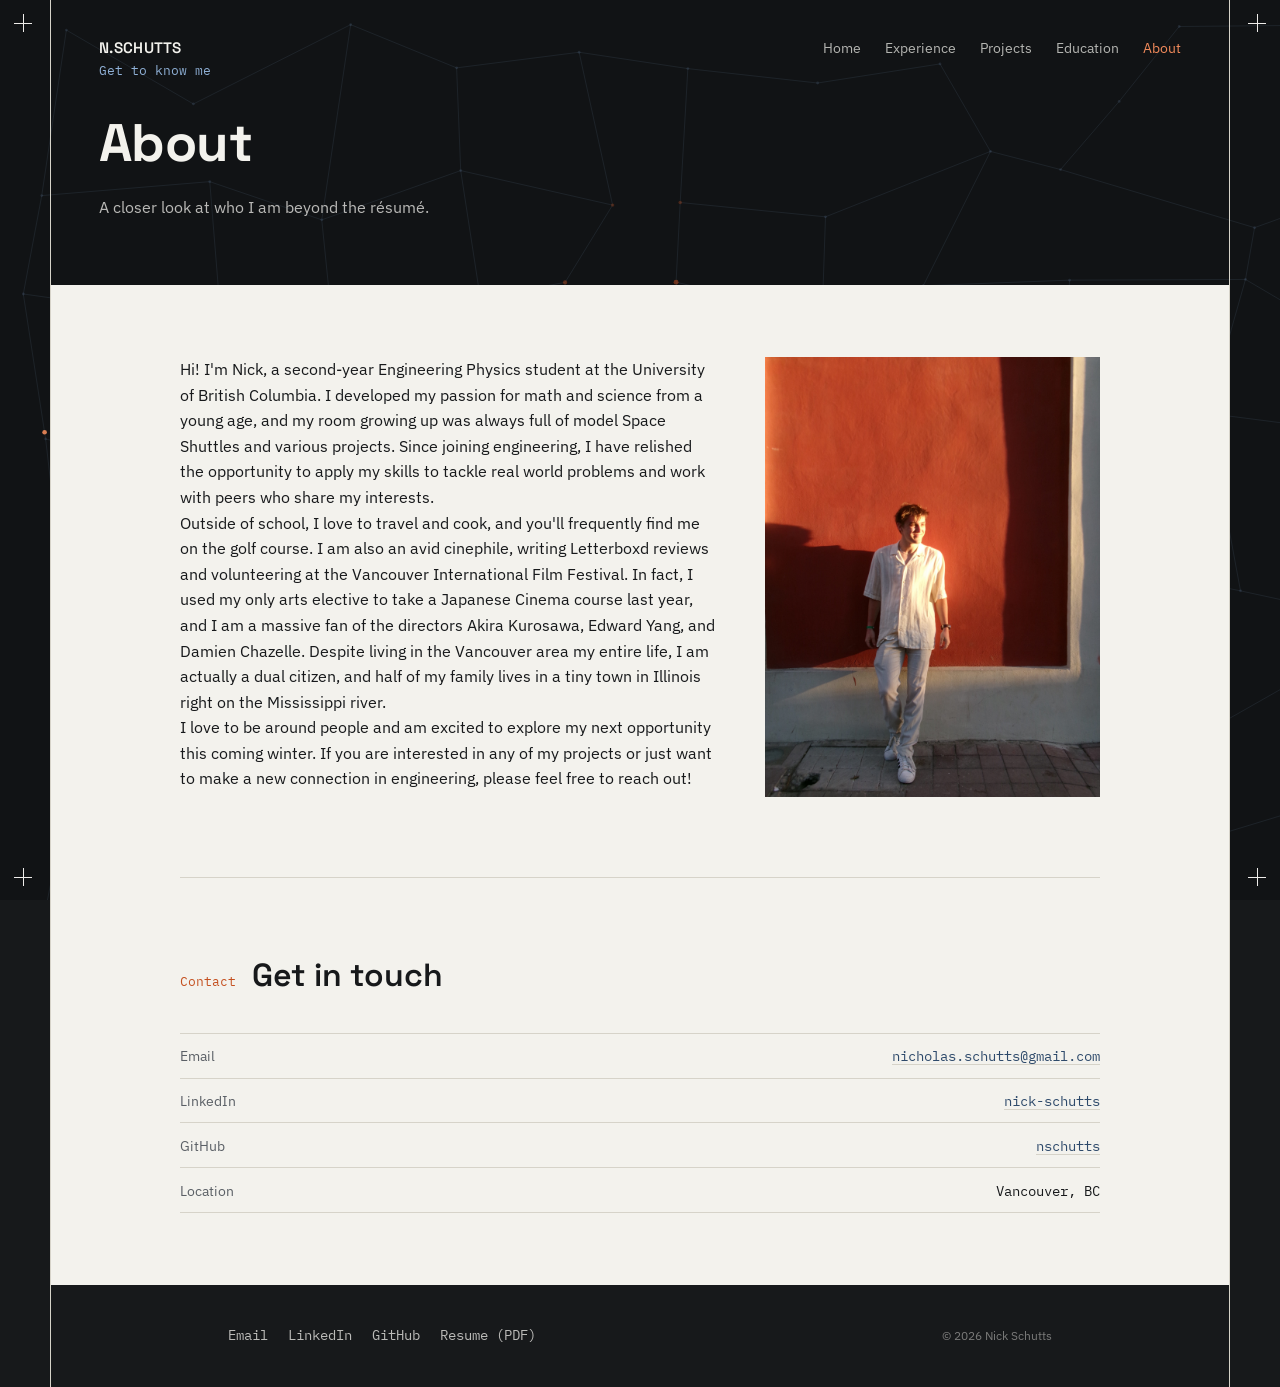
==== commit 2c5a17ba: "Update about.html" ====
--- a/about.html
+++ b/about.html
@@ -41,7 +41,7 @@
       <div class="about-grid">
         Hi! I'm Nick, a second-year Engineering Physics student at the University of British Columbia.
         I developed my passion for math and science from a young age, and my room growing up was always 
-        full of model Space Shuttles and various experiments. Since joining engineering, I have loved 
+        full of model Space Shuttles and various projects. Since joining engineering, I have relished 
         the opportunity to apply my skills to tackle real world problems and work with peers who share 
         my interests. <br>
         Outside of school, I love to travel and cook, and you'll frequently find me on the golf
@@ -55,7 +55,7 @@
         please feel free to reach out!
        
         <p class="about-copy">
-          <img class="thumb" src="assets/img/mexico-pfp.jpg" alt="Nick Schutts" style="width:100%; height:400px; object-fit:cover;">
+          <img class="thumb" src="assets/img/mexico-pfp.jpg" alt="Nick Schutts" style="width:100%; height:440px; object-fit:cover;">
         </p>
       </div>
     </section>
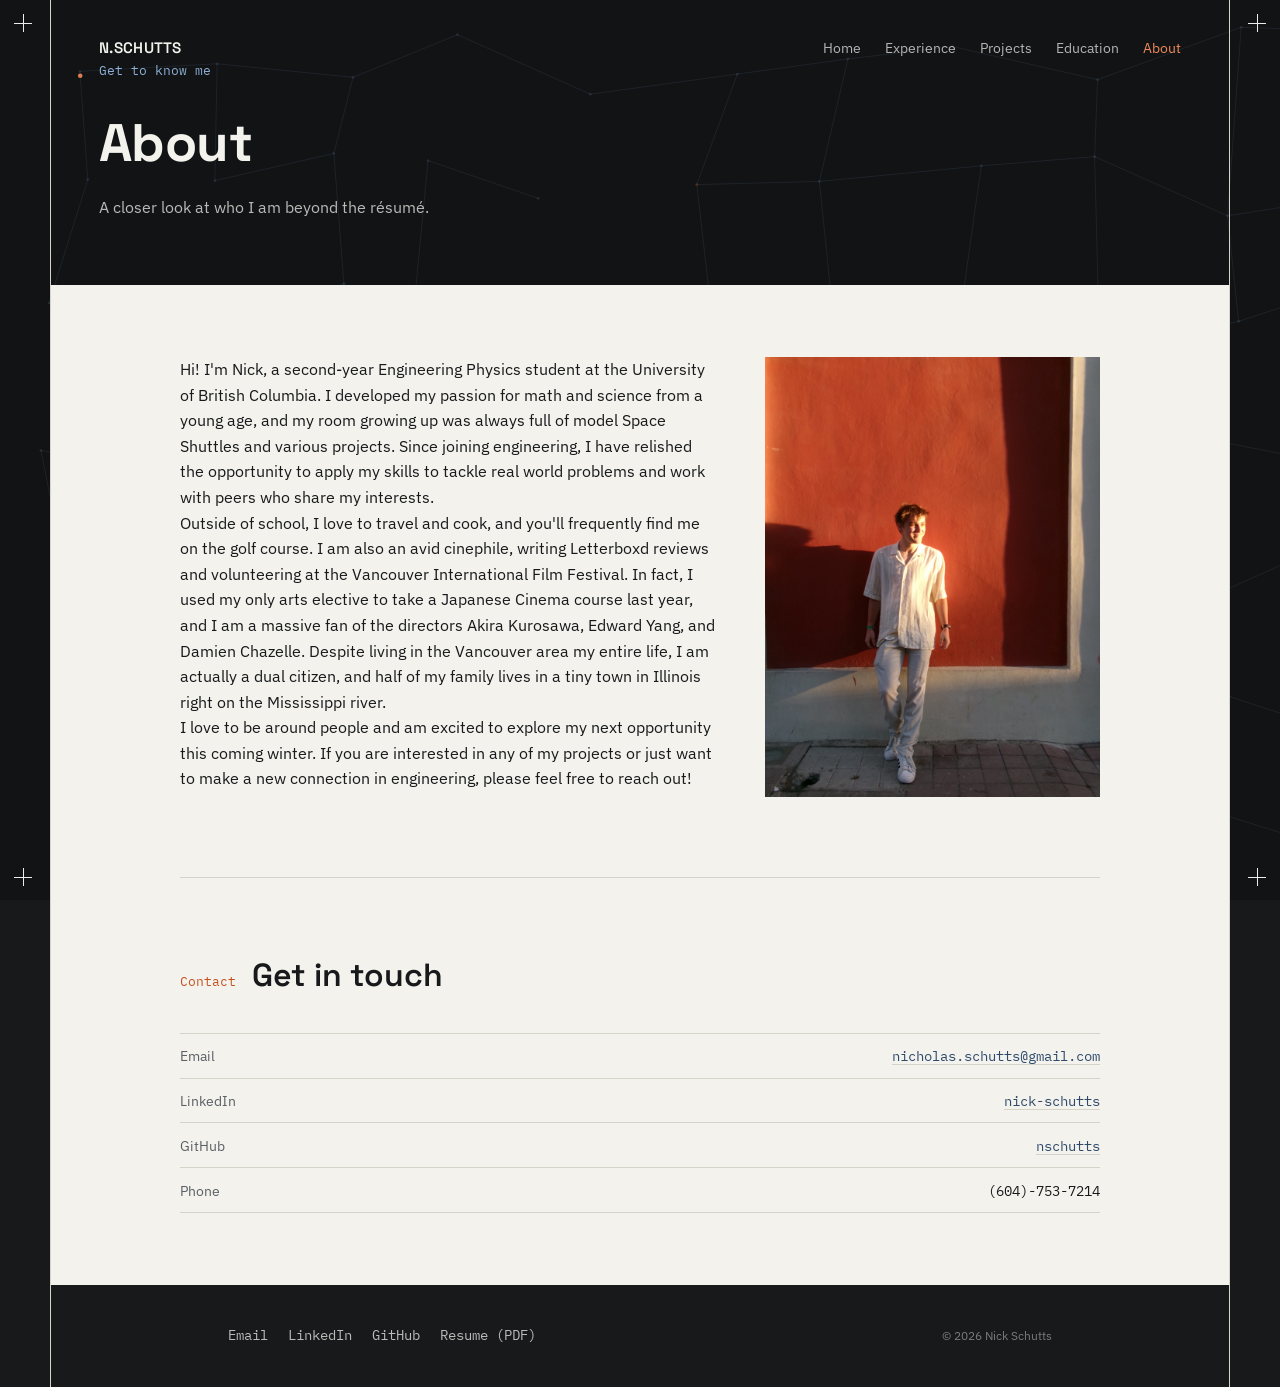
==== commit b4adf9a9: "Update about.html" ====
--- a/about.html
+++ b/about.html
@@ -69,7 +69,7 @@
         <div><dt>Email</dt><dd><a href="mailto:nicholas.schutts@gmail.com">nicholas.schutts@gmail.com</a></dd></div>
         <div><dt>LinkedIn</dt><dd><a href="https://www.linkedin.com/in/nick-schutts-b05521326/" target="_blank" rel="noopener">nick-schutts</a></dd></div>
         <div><dt>GitHub</dt><dd><a href="https://github.com/nschutts" target="_blank" rel="noopener">nschutts</a></dd></div>
-        <div><dt>Location</dt><dd>Vancouver, BC</dd></div>
+        <div><dt>Phone</dt><dd>(604)-753-7214</dd></div>
       </dl>
     </section>
   </main>
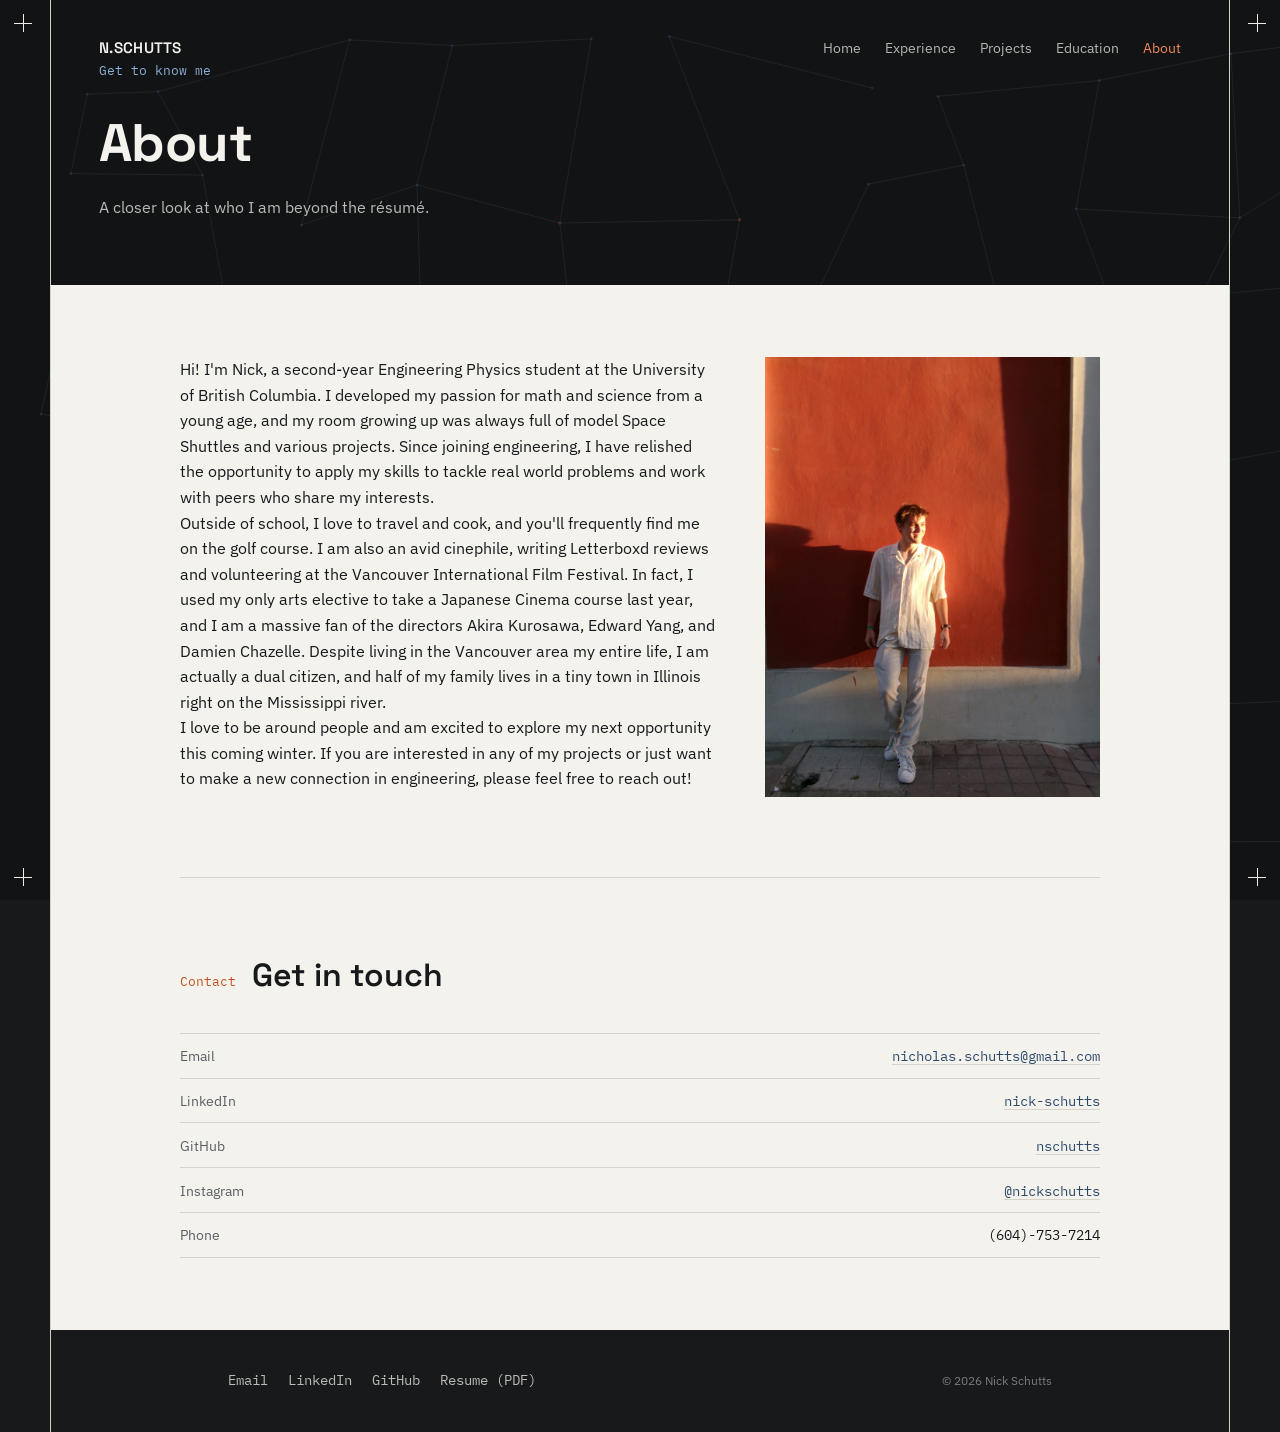
==== commit 7e2e2d7f: "Add Instagram link to contact information" ====
--- a/about.html
+++ b/about.html
@@ -69,6 +69,7 @@
         <div><dt>Email</dt><dd><a href="mailto:nicholas.schutts@gmail.com">nicholas.schutts@gmail.com</a></dd></div>
         <div><dt>LinkedIn</dt><dd><a href="https://www.linkedin.com/in/nick-schutts-b05521326/" target="_blank" rel="noopener">nick-schutts</a></dd></div>
         <div><dt>GitHub</dt><dd><a href="https://github.com/nschutts" target="_blank" rel="noopener">nschutts</a></dd></div>
+        <div><dt>Instagram</dt><dd><a href="https://instagram.com/nickschutts/" target="_blank" rel="noopener">@nickschutts</a></dd></div>
         <div><dt>Phone</dt><dd>(604)-753-7214</dd></div>
       </dl>
     </section>
